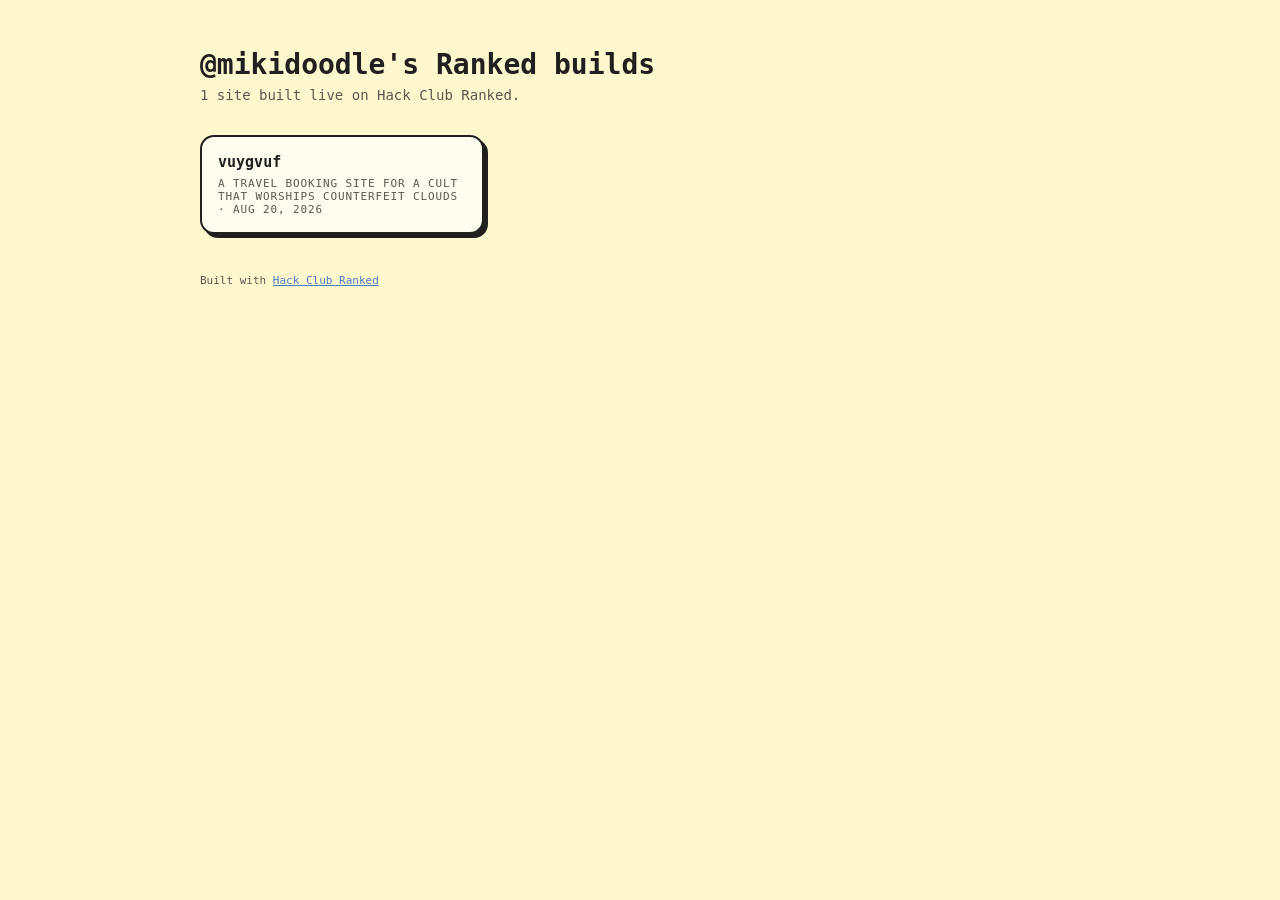
==== index.html @ 161f1a49 "Update builds directory" ====
<!doctype html>
<html lang="en">
<head>
<meta charset="utf-8">
<meta name="viewport" content="width=device-width, initial-scale=1">
<title>mikidoodle's Ranked builds</title>
<style>
  :root { color-scheme: light dark; }
  * { box-sizing: border-box; }
  body { margin: 0; font-family: ui-monospace, "SF Mono", Menlo, Consolas, monospace; background: #fff8cf; color: #20201f; padding: 48px 24px; }
  main { max-width: 880px; margin: 0 auto; }
  h1 { font-size: 28px; margin: 0 0 6px; }
  p.sub { color: #5c574b; margin: 0 0 32px; font-size: 14px; }
  ul { list-style: none; margin: 0; padding: 0; display: grid; gap: 14px; grid-template-columns: repeat(auto-fill, minmax(220px, 1fr)); }
  li { border: 2px solid #20201f; border-radius: 14px; padding: 16px; background: #fffdf0; box-shadow: 4px 4px 0 #20201f; }
  li a { text-decoration: none; color: #20201f; font-weight: 700; font-size: 15px; display: block; margin-bottom: 6px; word-break: break-word; }
  li span { display: block; font-size: 11px; color: #5c574b; text-transform: uppercase; letter-spacing: .08em; }
  footer { margin-top: 40px; font-size: 11px; color: #5c574b; }
  footer a { color: #497cbf; }
  @media (prefers-color-scheme: dark) {
    body { background: #171613; color: #f5f3e9; }
    li { background: #20201f; border-color: #f5f3e9; box-shadow: 4px 4px 0 #f5f3e9; }
    li a { color: #f5f3e9; }
  }
</style>
</head>
<body>
<main>
  <h1>@mikidoodle's Ranked builds</h1>
  <p class="sub">1 site built live on Hack Club Ranked.</p>
  <ul>
      <li>
        <a href="./vuygvuf/">vuygvuf</a>
        <span>A travel booking site for a cult that worships counterfeit clouds · Aug 20, 2026</span>
      </li>
  </ul>
  <footer>Built with <a href="https://ranked.hackclub.com">Hack Club Ranked</a></footer>
</main>
</body>
</html>
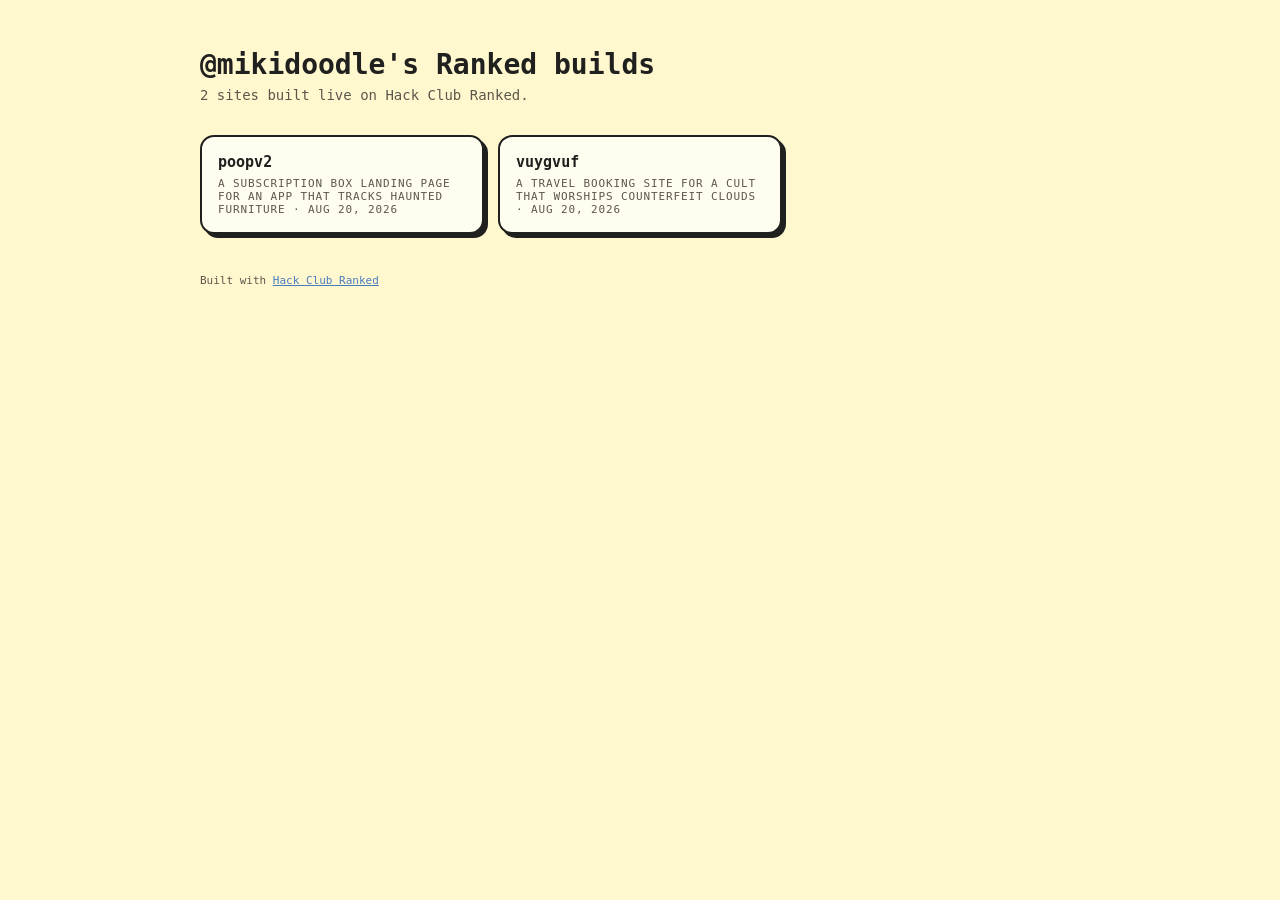
==== commit 4f5438f1: "Update builds directory" ====
--- a/index.html
+++ b/index.html
@@ -27,8 +27,12 @@
 <body>
 <main>
   <h1>@mikidoodle's Ranked builds</h1>
-  <p class="sub">1 site built live on Hack Club Ranked.</p>
+  <p class="sub">2 sites built live on Hack Club Ranked.</p>
   <ul>
+      <li>
+        <a href="./poopv2/">poopv2</a>
+        <span>A subscription box landing page for an app that tracks haunted furniture · Aug 20, 2026</span>
+      </li>
       <li>
         <a href="./vuygvuf/">vuygvuf</a>
         <span>A travel booking site for a cult that worships counterfeit clouds · Aug 20, 2026</span>
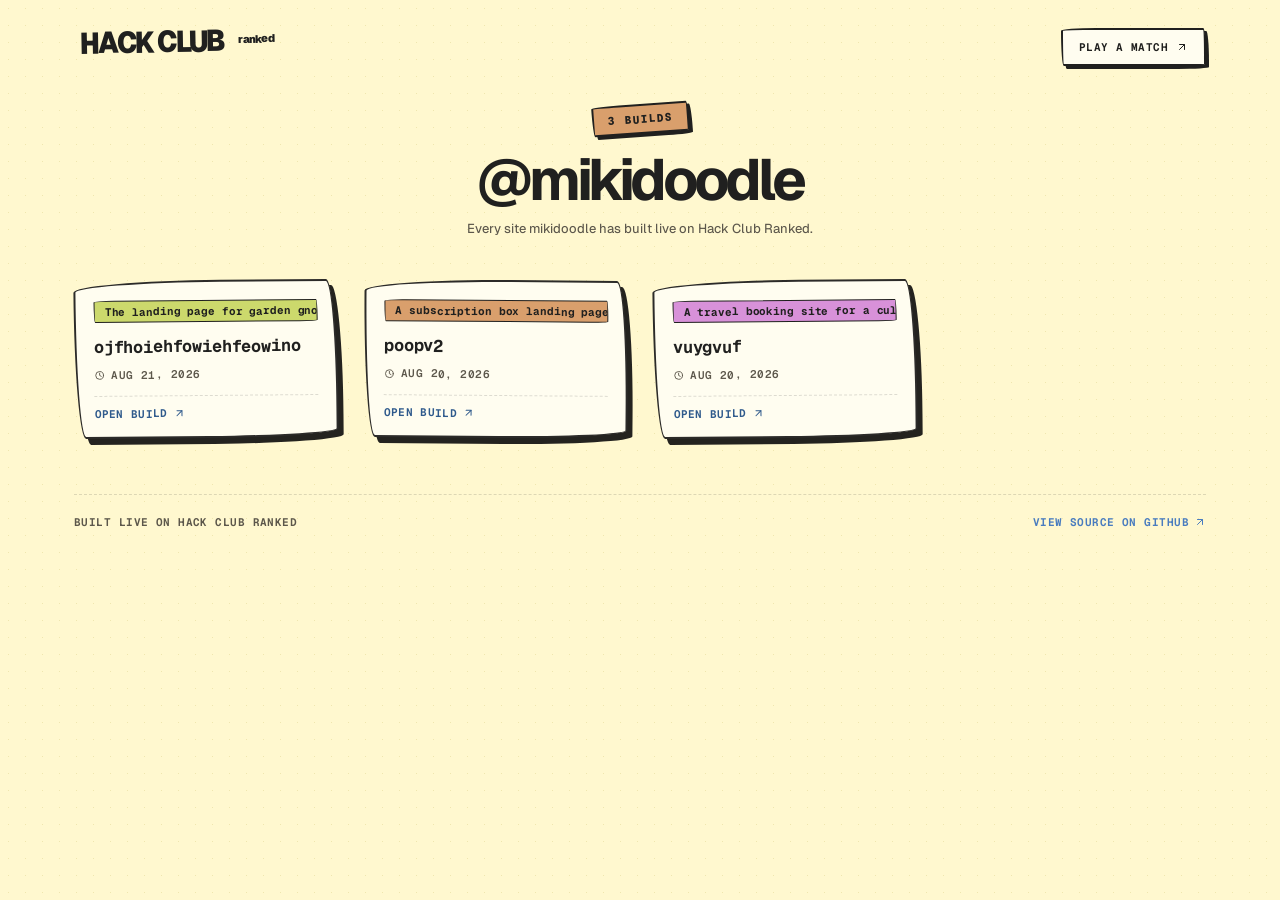
==== commit 95ee5a85: "Update builds directory" ====
--- a/index.html
+++ b/index.html
@@ -3,42 +3,294 @@
 <head>
 <meta charset="utf-8">
 <meta name="viewport" content="width=device-width, initial-scale=1">
-<title>mikidoodle's Ranked builds</title>
+<meta name="color-scheme" content="light">
+<title>mikidoodle's Hack Club Ranked builds</title>
+<meta name="description" content="Websites mikidoodle built live on Hack Club Ranked.">
+<link rel="icon" href="data:image/svg+xml,%3Csvg%20width%3D%2224%22%20height%3D%2224%22%20viewBox%3D%220%200%2024%2024%22%20fill%3D%22none%22%20xmlns%3D%22http%3A%2F%2Fwww.w3.org%2F2000%2Fsvg%22%3E%3Cpath%20d%3D%22M22%2019.2727C22%2020.779%2020.779%2022%2019.2727%2022H14.7273C13.221%2022%2012%2020.779%2012%2019.2727V12H19.2727C20.779%2012%2022%2013.221%2022%2014.7273V19.2727Z%22%20fill%3D%22%2368C4FF%22%2F%3E%3Cpath%20d%3D%22M20%202C21.1046%202%2022%202.89543%2022%204V7C22%208.10457%2021.1046%209%2020%209H17C15.8954%209%2015%208.10457%2015%207V4C15%202.89543%2015.8954%202%2017%202H20Z%22%20fill%3D%22%230C79D8%22%2F%3E%3Cpath%20d%3D%22M7%2015C8.10457%2015%209%2015.8954%209%2017V20C9%2021.1046%208.10457%2022%207%2022H4C2.89543%2022%202%2021.1046%202%2020V17C2%2015.8954%202.89543%2015%204%2015H7Z%22%20fill%3D%22%230C79D8%22%2F%3E%3Cpath%20d%3D%22M12%2012H4.72727C3.22104%2012%202%2010.779%202%209.27273V4.72727C2%203.22104%203.22104%202%204.72727%202H9.27273C10.779%202%2012%203.22104%2012%204.72727V12Z%22%20fill%3D%22%232E9EFF%22%2F%3E%3C%2Fsvg%3E">
+<link rel="preconnect" href="https://fonts.googleapis.com">
+<link rel="preconnect" href="https://fonts.gstatic.com" crossorigin>
+<link href="https://fonts.googleapis.com/css2?family=Geist:wght@400..900&family=Geist+Mono:wght@400..900&display=swap" rel="stylesheet">
 <style>
-  :root { color-scheme: light dark; }
+  :root {
+    color-scheme: light;
+    --cream: #fff8cf;
+    --ink: #20201f;
+    --muted: #5c574b;
+    --pink: #d891d9;
+    --blue: #497cbf;
+    --blue-strong: #2f5a8c;
+    --green: #ccd96c;
+    --orange: #d99f6c;
+    --paper: #fffdf0;
+    --line: #2c2b29;
+    --blob: 255px 20px 225px 20px / 20px 225px 15px 255px;
+    --font-sans: "Geist", ui-sans-serif, system-ui, "Segoe UI", sans-serif;
+    --font-mono: "Geist Mono", ui-monospace, "SF Mono", Menlo, Consolas, monospace;
+  }
   * { box-sizing: border-box; }
-  body { margin: 0; font-family: ui-monospace, "SF Mono", Menlo, Consolas, monospace; background: #fff8cf; color: #20201f; padding: 48px 24px; }
-  main { max-width: 880px; margin: 0 auto; }
-  h1 { font-size: 28px; margin: 0 0 6px; }
-  p.sub { color: #5c574b; margin: 0 0 32px; font-size: 14px; }
-  ul { list-style: none; margin: 0; padding: 0; display: grid; gap: 14px; grid-template-columns: repeat(auto-fill, minmax(220px, 1fr)); }
-  li { border: 2px solid #20201f; border-radius: 14px; padding: 16px; background: #fffdf0; box-shadow: 4px 4px 0 #20201f; }
-  li a { text-decoration: none; color: #20201f; font-weight: 700; font-size: 15px; display: block; margin-bottom: 6px; word-break: break-word; }
-  li span { display: block; font-size: 11px; color: #5c574b; text-transform: uppercase; letter-spacing: .08em; }
-  footer { margin-top: 40px; font-size: 11px; color: #5c574b; }
-  footer a { color: #497cbf; }
-  @media (prefers-color-scheme: dark) {
-    body { background: #171613; color: #f5f3e9; }
-    li { background: #20201f; border-color: #f5f3e9; box-shadow: 4px 4px 0 #f5f3e9; }
-    li a { color: #f5f3e9; }
+  body {
+    margin: 0;
+    min-width: 320px;
+    color: var(--ink);
+    font-family: var(--font-sans);
+    background-color: var(--cream);
+    background-image: radial-gradient(#c7b65c45 0.7px, transparent 0.7px);
+    background-size: 17px 17px;
+  }
+  a:focus-visible, button:focus-visible {
+    outline: 3px solid var(--blue);
+    outline-offset: 3px;
+  }
+  .page { max-width: 1180px; margin: 0 auto; padding: 28px 24px 64px; }
+  .site-header {
+    display: flex;
+    align-items: flex-start;
+    justify-content: space-between;
+    flex-wrap: wrap;
+    gap: 14px;
+    padding-bottom: 30px;
+  }
+  .logo {
+    display: inline-flex;
+    align-items: flex-start;
+    gap: 8px;
+    text-decoration: none;
+    color: var(--ink);
+    transform: rotate(-1deg);
+  }
+  .logo span {
+    font-size: 30px;
+    line-height: 0.9;
+    font-weight: 950;
+    letter-spacing: -0.08em;
+    transform: scaleX(0.92);
+  }
+  .logo em {
+    font-style: normal;
+    font-size: 11px;
+    font-weight: 900;
+    margin-top: 5px;
+    letter-spacing: -0.07em;
+  }
+  .pill-button {
+    display: inline-flex;
+    align-items: center;
+    gap: 8px;
+    border: 2px solid var(--ink);
+    background: var(--paper);
+    box-shadow: 3px 3px 0 var(--ink);
+    padding: 10px 16px;
+    font: 650 11px var(--font-mono);
+    text-transform: uppercase;
+    letter-spacing: 0.04em;
+    color: var(--ink);
+    text-decoration: none;
+    border-radius: var(--blob);
+    transition: transform 0.15s, box-shadow 0.15s;
+  }
+  .pill-button:hover { background: var(--green); transform: translate(2px, 2px); box-shadow: 1px 1px 0 var(--ink); }
+  .pill-button:active { transform: translate(3px, 3px); box-shadow: none; }
+  .page-head { max-width: 640px; margin: 8px auto 40px; text-align: center; }
+  .build-count-sticker {
+    display: inline-block;
+    margin-bottom: 14px;
+    border: 2px solid var(--ink);
+    background: var(--orange);
+    padding: 6px 14px;
+    font: 800 11px var(--font-mono);
+    text-transform: uppercase;
+    letter-spacing: 0.1em;
+    box-shadow: 3px 3px 0 var(--ink);
+    border-radius: var(--blob);
+    transform: rotate(-4deg);
+  }
+  .page-head h1 {
+    margin: 4px 0 12px;
+    font-size: clamp(34px, 5vw, 58px);
+    letter-spacing: -0.065em;
+    line-height: 0.95;
+  }
+  .page-head p {
+    margin: 0 auto;
+    max-width: 480px;
+    font: 450 13px/1.6 var(--font-sans);
+    color: var(--muted);
+  }
+  .gallery-grid {
+    list-style: none;
+    margin: 0;
+    padding: 0;
+    display: grid;
+    grid-template-columns: repeat(auto-fill, minmax(260px, 1fr));
+    gap: clamp(18px, 3vw, 26px);
+  }
+  .gallery-grid li { display: flex; min-width: 0; }
+  .build-card {
+    flex: 1;
+    min-width: 0;
+    display: flex;
+    flex-direction: column;
+    gap: 10px;
+    min-height: 150px;
+    border: 2px solid var(--line);
+    background: var(--paper);
+    box-shadow: 5px 6px 0 #24231f;
+    padding: 18px 18px 16px;
+    border-radius: var(--blob);
+    text-decoration: none;
+    color: var(--ink);
+    --tilt: -0.5deg;
+    transform: rotate(var(--tilt));
+    transition: transform 0.15s, box-shadow 0.15s;
+  }
+  .gallery-grid li:nth-child(even) .build-card { --tilt: 0.45deg; }
+  .build-card:hover { transform: translate(3px, 3px) rotate(var(--tilt)); box-shadow: 2px 3px 0 #24231f; }
+  .build-card:active { transform: translate(5px, 5px) rotate(var(--tilt)); box-shadow: none; }
+  .build-card-tag {
+    display: inline-flex;
+    max-width: 100%;
+    min-width: 0;
+    overflow: hidden;
+    text-overflow: ellipsis;
+    white-space: nowrap;
+    border: 1.5px solid var(--ink);
+    background: var(--cream);
+    color: var(--ink);
+    padding: 3px 10px;
+    font: 700 11px var(--font-mono);
+    letter-spacing: -0.01em;
+    border-radius: var(--blob);
+  }
+  .gallery-grid li:nth-child(4n+1) .build-card-tag { background: var(--green); }
+  .gallery-grid li:nth-child(4n+2) .build-card-tag { background: var(--orange); }
+  .gallery-grid li:nth-child(4n+3) .build-card-tag { background: var(--pink); }
+  .gallery-grid li:nth-child(4n) .build-card-tag { background: var(--blue-strong); color: var(--cream); border-color: var(--blue-strong); }
+  .build-card-name {
+    margin: 4px 0 0;
+    font: 700 17px var(--font-mono);
+    letter-spacing: -0.01em;
+    line-height: 1.25;
+    word-break: break-word;
+  }
+  .build-card-meta {
+    margin-top: auto;
+    display: flex;
+    align-items: center;
+    gap: 6px;
+    font: 600 11px var(--font-mono);
+    text-transform: uppercase;
+    letter-spacing: 0.04em;
+    color: var(--muted);
+  }
+  .build-card-cta {
+    display: inline-flex;
+    align-items: center;
+    gap: 6px;
+    margin-top: 4px;
+    padding-top: 10px;
+    border-top: 1px dashed #00000022;
+    font: 650 11px var(--font-mono);
+    text-transform: uppercase;
+    letter-spacing: 0.03em;
+    color: var(--blue-strong);
+  }
+  .build-card:hover .build-card-cta { color: var(--ink); }
+  .empty-state {
+    max-width: 480px;
+    margin: 20px auto 0;
+    text-align: center;
+    border: 2px dashed var(--ink);
+    background: var(--paper);
+    padding: 36px 28px;
+    border-radius: var(--blob);
+  }
+  .empty-state p {
+    margin: 0 0 20px;
+    font: 500 12px/1.6 var(--font-mono);
+    color: var(--muted);
+  }
+  .site-footer {
+    margin-top: 56px;
+    padding-top: 20px;
+    border-top: 1px dashed #00000022;
+    display: flex;
+    flex-wrap: wrap;
+    justify-content: space-between;
+    gap: 10px;
+    font: 650 11px var(--font-mono);
+    text-transform: uppercase;
+    letter-spacing: 0.04em;
+    color: var(--muted);
+  }
+  .site-footer a {
+    display: inline-flex;
+    align-items: center;
+    gap: 5px;
+    color: var(--blue);
+    text-decoration: none;
+  }
+  .site-footer a:hover { color: var(--blue-strong); text-decoration: underline; }
+  @media (max-width: 760px) {
+    .gallery-grid { grid-template-columns: repeat(auto-fill, minmax(220px, 1fr)); }
+  }
+  @media (max-width: 480px) {
+    .site-header { flex-direction: column; align-items: center; text-align: center; }
+    .gallery-grid { grid-template-columns: 1fr; }
+    .site-footer { flex-direction: column; align-items: center; text-align: center; }
+  }
+  @media (prefers-reduced-motion: reduce) {
+    *, *::before, *::after {
+      animation-duration: 0.01ms !important;
+      transition-duration: 0.01ms !important;
+    }
   }
 </style>
 </head>
 <body>
-<main>
-  <h1>@mikidoodle's Ranked builds</h1>
-  <p class="sub">2 sites built live on Hack Club Ranked.</p>
-  <ul>
-      <li>
-        <a href="./poopv2/">poopv2</a>
-        <span>A subscription box landing page for an app that tracks haunted furniture · Aug 20, 2026</span>
-      </li>
-      <li>
-        <a href="./vuygvuf/">vuygvuf</a>
-        <span>A travel booking site for a cult that worships counterfeit clouds · Aug 20, 2026</span>
-      </li>
-  </ul>
-  <footer>Built with <a href="https://ranked.hackclub.com">Hack Club Ranked</a></footer>
-</main>
+<div class="page">
+  <header class="site-header">
+    <a class="logo" href="https://ranked.hackclub.com" aria-label="Hack Club Ranked home">
+      <span>HACK CLUB</span><em>ranked</em>
+    </a>
+    <a class="pill-button" href="https://ranked.hackclub.com">play a match <svg aria-hidden="true" width="12" height="12" viewBox="0 0 24 24" fill="none" stroke="currentColor" stroke-width="2" stroke-linecap="round" stroke-linejoin="round"><path d="M7 17 17 7"/><path d="M7 7h10v10"/></svg></a>
+  </header>
+  <main>
+    <div class="page-head">
+      <span class="build-count-sticker">3 builds</span>
+      <h1>@mikidoodle</h1>
+      <p>Every site mikidoodle has built live on Hack Club Ranked.</p>
+    </div>
+    <ul class="gallery-grid">
+        <li>
+          <a class="build-card" href="./ojfhoiehfowiehfeowino/">
+            <span class="build-card-tag">The landing page for garden gnomes</span>
+            <strong class="build-card-name">ojfhoiehfowiehfeowino</strong>
+            <span class="build-card-meta"><svg aria-hidden="true" width="11" height="11" viewBox="0 0 24 24" fill="none" stroke="currentColor" stroke-width="2" stroke-linecap="round" stroke-linejoin="round"><circle cx="12" cy="12" r="8.5"/><path d="M12 7v5l3.5 2"/></svg>Aug 21, 2026</span>
+            <span class="build-card-cta">open build <svg aria-hidden="true" width="12" height="12" viewBox="0 0 24 24" fill="none" stroke="currentColor" stroke-width="2" stroke-linecap="round" stroke-linejoin="round"><path d="M7 17 17 7"/><path d="M7 7h10v10"/></svg></span>
+          </a>
+        </li>
+        <li>
+          <a class="build-card" href="./poopv2/">
+            <span class="build-card-tag">A subscription box landing page for an app that tracks haunted furniture</span>
+            <strong class="build-card-name">poopv2</strong>
+            <span class="build-card-meta"><svg aria-hidden="true" width="11" height="11" viewBox="0 0 24 24" fill="none" stroke="currentColor" stroke-width="2" stroke-linecap="round" stroke-linejoin="round"><circle cx="12" cy="12" r="8.5"/><path d="M12 7v5l3.5 2"/></svg>Aug 20, 2026</span>
+            <span class="build-card-cta">open build <svg aria-hidden="true" width="12" height="12" viewBox="0 0 24 24" fill="none" stroke="currentColor" stroke-width="2" stroke-linecap="round" stroke-linejoin="round"><path d="M7 17 17 7"/><path d="M7 7h10v10"/></svg></span>
+          </a>
+        </li>
+        <li>
+          <a class="build-card" href="./vuygvuf/">
+            <span class="build-card-tag">A travel booking site for a cult that worships counterfeit clouds</span>
+            <strong class="build-card-name">vuygvuf</strong>
+            <span class="build-card-meta"><svg aria-hidden="true" width="11" height="11" viewBox="0 0 24 24" fill="none" stroke="currentColor" stroke-width="2" stroke-linecap="round" stroke-linejoin="round"><circle cx="12" cy="12" r="8.5"/><path d="M12 7v5l3.5 2"/></svg>Aug 20, 2026</span>
+            <span class="build-card-cta">open build <svg aria-hidden="true" width="12" height="12" viewBox="0 0 24 24" fill="none" stroke="currentColor" stroke-width="2" stroke-linecap="round" stroke-linejoin="round"><path d="M7 17 17 7"/><path d="M7 7h10v10"/></svg></span>
+          </a>
+        </li>
+      </ul>
+  </main>
+  <footer class="site-footer">
+    <span>Built live on Hack Club Ranked</span>
+    <a href="https://github.com/mikidoodle/hackclubranked">view source on GitHub <svg aria-hidden="true" width="12" height="12" viewBox="0 0 24 24" fill="none" stroke="currentColor" stroke-width="2" stroke-linecap="round" stroke-linejoin="round"><path d="M7 17 17 7"/><path d="M7 7h10v10"/></svg></a>
+  </footer>
+</div>
 </body>
 </html>
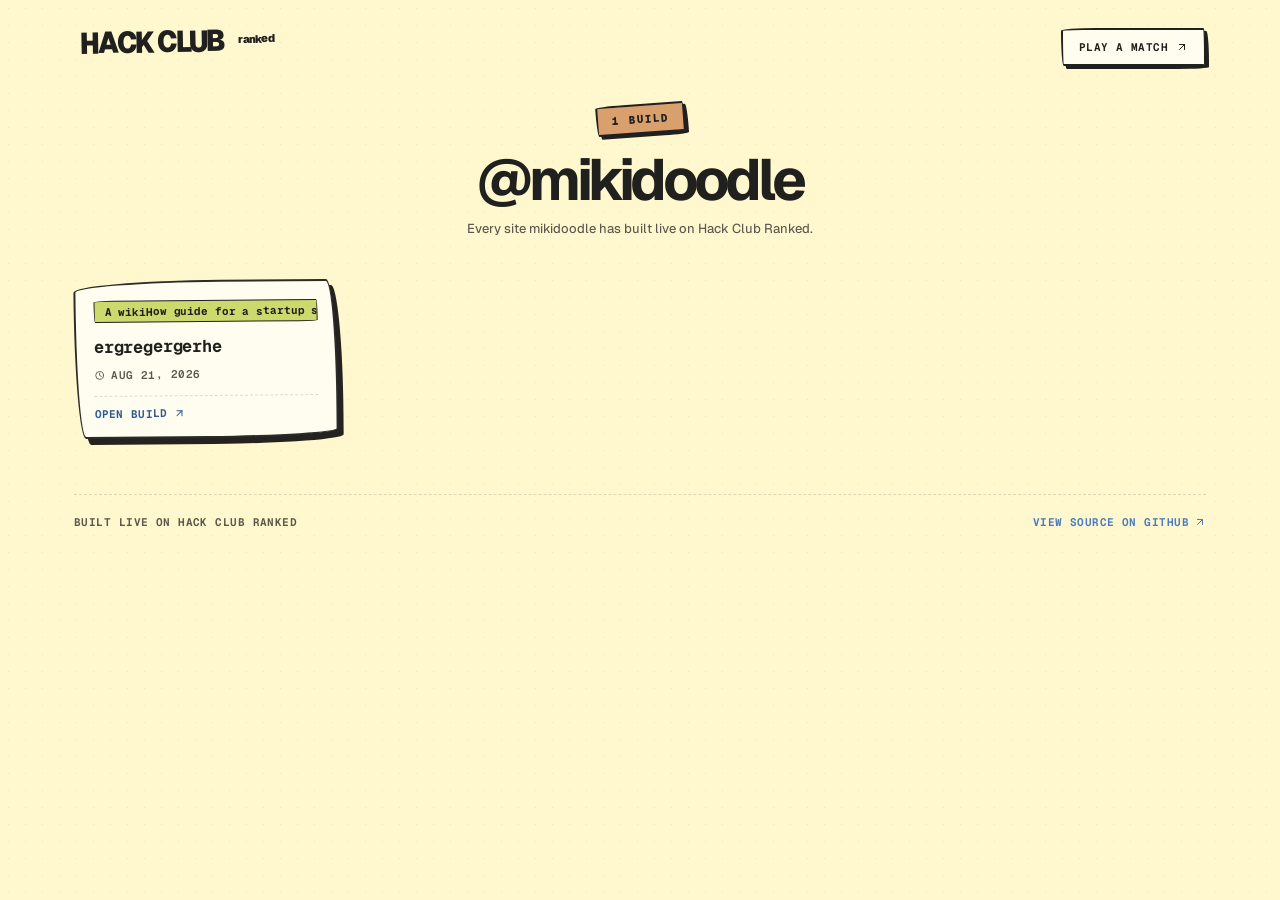
==== commit 3d2f2193: "Update builds directory" ====
--- a/index.html
+++ b/index.html
@@ -256,32 +256,16 @@
   </header>
   <main>
     <div class="page-head">
-      <span class="build-count-sticker">3 builds</span>
+      <span class="build-count-sticker">1 build</span>
       <h1>@mikidoodle</h1>
       <p>Every site mikidoodle has built live on Hack Club Ranked.</p>
     </div>
     <ul class="gallery-grid">
         <li>
-          <a class="build-card" href="./ojfhoiehfowiehfeowino/">
-            <span class="build-card-tag">The landing page for garden gnomes</span>
-            <strong class="build-card-name">ojfhoiehfowiehfeowino</strong>
+          <a class="build-card" href="./ergregergerhe/">
+            <span class="build-card-tag">A wikiHow guide for a startup selling bubblegum</span>
+            <strong class="build-card-name">ergregergerhe</strong>
             <span class="build-card-meta"><svg aria-hidden="true" width="11" height="11" viewBox="0 0 24 24" fill="none" stroke="currentColor" stroke-width="2" stroke-linecap="round" stroke-linejoin="round"><circle cx="12" cy="12" r="8.5"/><path d="M12 7v5l3.5 2"/></svg>Aug 21, 2026</span>
-            <span class="build-card-cta">open build <svg aria-hidden="true" width="12" height="12" viewBox="0 0 24 24" fill="none" stroke="currentColor" stroke-width="2" stroke-linecap="round" stroke-linejoin="round"><path d="M7 17 17 7"/><path d="M7 7h10v10"/></svg></span>
-          </a>
-        </li>
-        <li>
-          <a class="build-card" href="./poopv2/">
-            <span class="build-card-tag">A subscription box landing page for an app that tracks haunted furniture</span>
-            <strong class="build-card-name">poopv2</strong>
-            <span class="build-card-meta"><svg aria-hidden="true" width="11" height="11" viewBox="0 0 24 24" fill="none" stroke="currentColor" stroke-width="2" stroke-linecap="round" stroke-linejoin="round"><circle cx="12" cy="12" r="8.5"/><path d="M12 7v5l3.5 2"/></svg>Aug 20, 2026</span>
-            <span class="build-card-cta">open build <svg aria-hidden="true" width="12" height="12" viewBox="0 0 24 24" fill="none" stroke="currentColor" stroke-width="2" stroke-linecap="round" stroke-linejoin="round"><path d="M7 17 17 7"/><path d="M7 7h10v10"/></svg></span>
-          </a>
-        </li>
-        <li>
-          <a class="build-card" href="./vuygvuf/">
-            <span class="build-card-tag">A travel booking site for a cult that worships counterfeit clouds</span>
-            <strong class="build-card-name">vuygvuf</strong>
-            <span class="build-card-meta"><svg aria-hidden="true" width="11" height="11" viewBox="0 0 24 24" fill="none" stroke="currentColor" stroke-width="2" stroke-linecap="round" stroke-linejoin="round"><circle cx="12" cy="12" r="8.5"/><path d="M12 7v5l3.5 2"/></svg>Aug 20, 2026</span>
             <span class="build-card-cta">open build <svg aria-hidden="true" width="12" height="12" viewBox="0 0 24 24" fill="none" stroke="currentColor" stroke-width="2" stroke-linecap="round" stroke-linejoin="round"><path d="M7 17 17 7"/><path d="M7 7h10v10"/></svg></span>
           </a>
         </li>
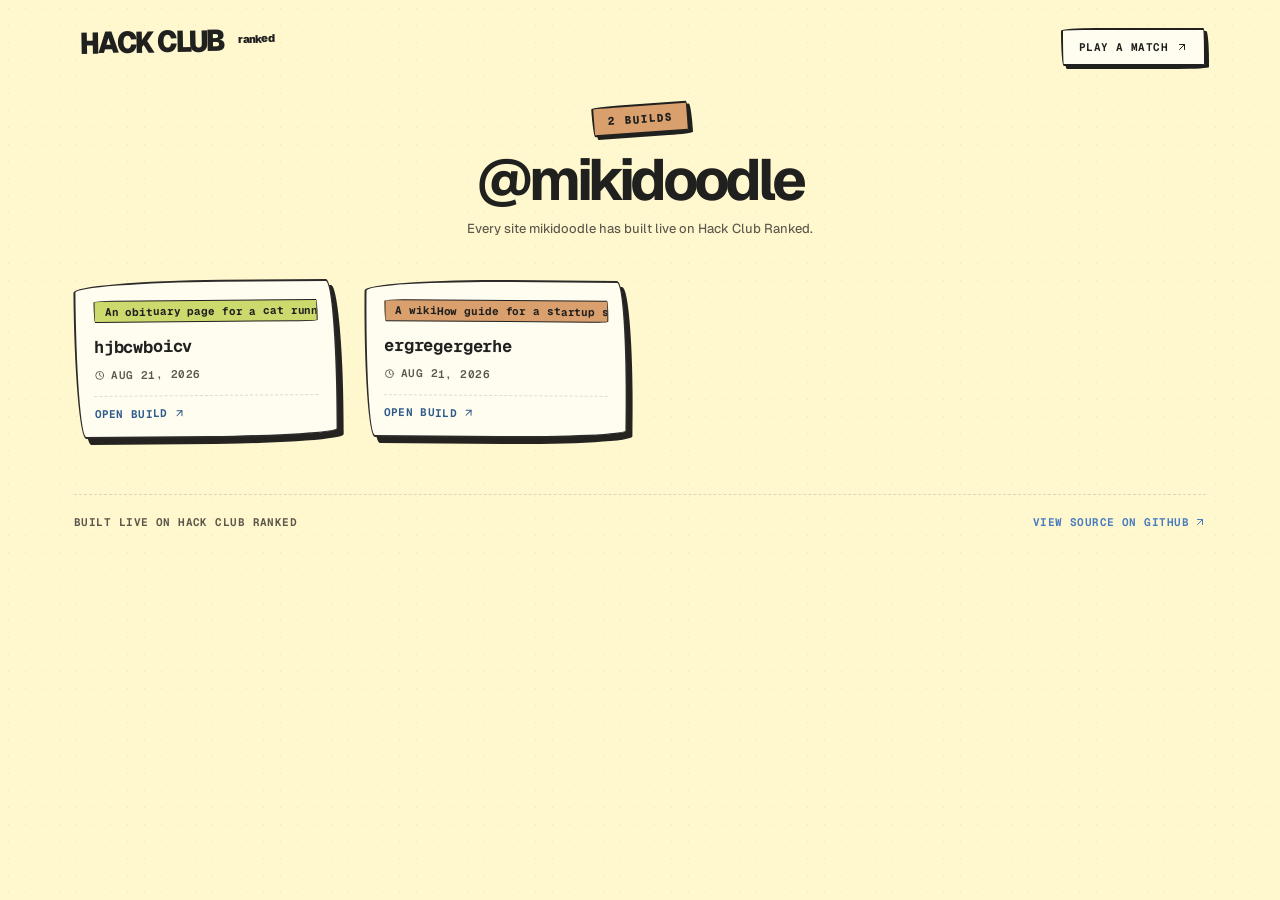
==== commit 57e61a28: "Update builds directory" ====
--- a/index.html
+++ b/index.html
@@ -256,11 +256,19 @@
   </header>
   <main>
     <div class="page-head">
-      <span class="build-count-sticker">1 build</span>
+      <span class="build-count-sticker">2 builds</span>
       <h1>@mikidoodle</h1>
       <p>Every site mikidoodle has built live on Hack Club Ranked.</p>
     </div>
     <ul class="gallery-grid">
+        <li>
+          <a class="build-card" href="./hjbcwboicv/">
+            <span class="build-card-tag">An obituary page for a cat running for mayor</span>
+            <strong class="build-card-name">hjbcwboicv</strong>
+            <span class="build-card-meta"><svg aria-hidden="true" width="11" height="11" viewBox="0 0 24 24" fill="none" stroke="currentColor" stroke-width="2" stroke-linecap="round" stroke-linejoin="round"><circle cx="12" cy="12" r="8.5"/><path d="M12 7v5l3.5 2"/></svg>Aug 21, 2026</span>
+            <span class="build-card-cta">open build <svg aria-hidden="true" width="12" height="12" viewBox="0 0 24 24" fill="none" stroke="currentColor" stroke-width="2" stroke-linecap="round" stroke-linejoin="round"><path d="M7 17 17 7"/><path d="M7 7h10v10"/></svg></span>
+          </a>
+        </li>
         <li>
           <a class="build-card" href="./ergregergerhe/">
             <span class="build-card-tag">A wikiHow guide for a startup selling bubblegum</span>
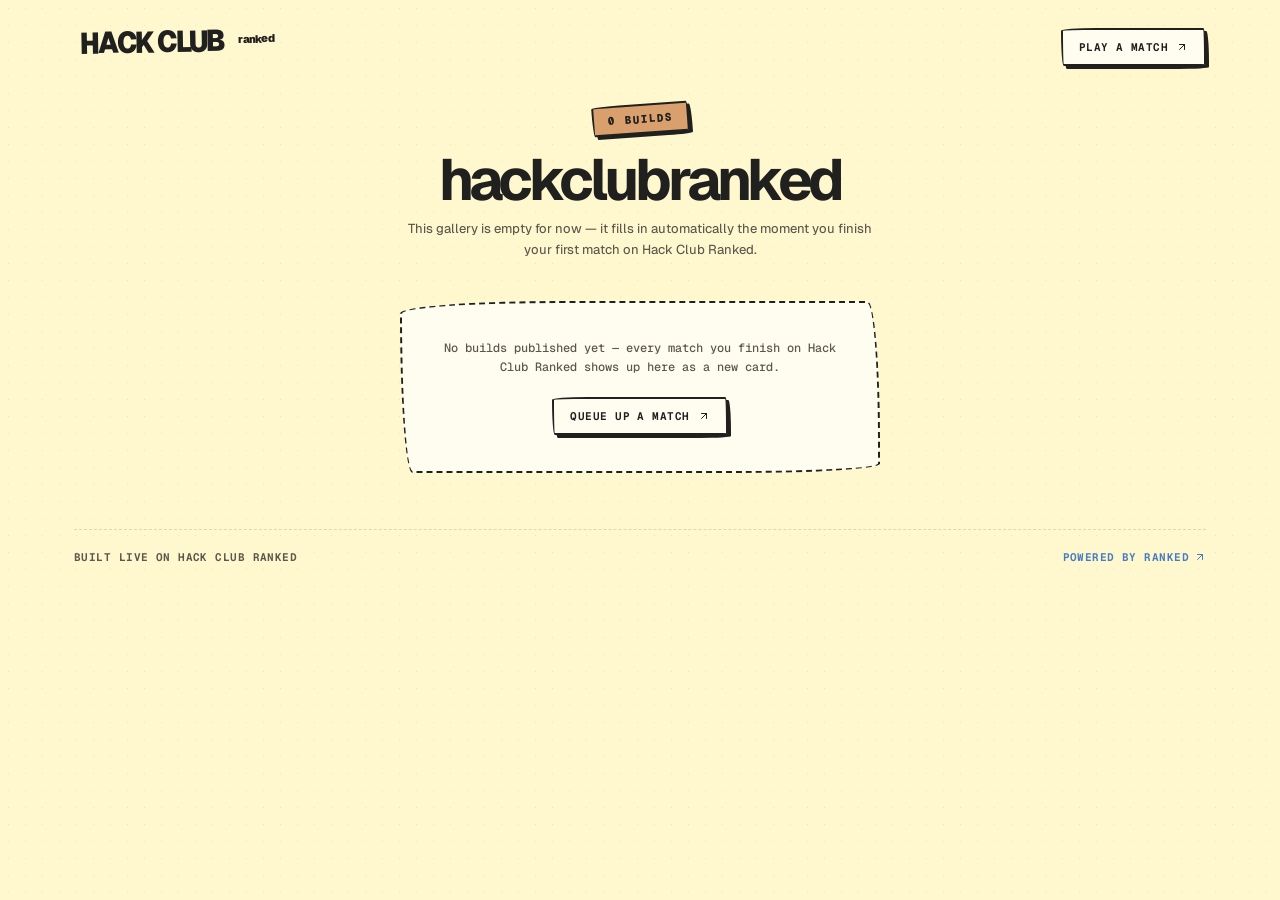
==== commit 97e7c8ab: "Initial commit" ====
--- a/index.html
+++ b/index.html
@@ -4,9 +4,9 @@
 <meta charset="utf-8">
 <meta name="viewport" content="width=device-width, initial-scale=1">
 <meta name="color-scheme" content="light">
-<title>mikidoodle's Hack Club Ranked builds</title>
-<meta name="description" content="Websites mikidoodle built live on Hack Club Ranked.">
-<link rel="icon" href="data:image/svg+xml,%3Csvg%20width%3D%2224%22%20height%3D%2224%22%20viewBox%3D%220%200%2024%2024%22%20fill%3D%22none%22%20xmlns%3D%22http%3A%2F%2Fwww.w3.org%2F2000%2Fsvg%22%3E%3Cpath%20d%3D%22M22%2019.2727C22%2020.779%2020.779%2022%2019.2727%2022H14.7273C13.221%2022%2012%2020.779%2012%2019.2727V12H19.2727C20.779%2012%2022%2013.221%2022%2014.7273V19.2727Z%22%20fill%3D%22%2368C4FF%22%2F%3E%3Cpath%20d%3D%22M20%202C21.1046%202%2022%202.89543%2022%204V7C22%208.10457%2021.1046%209%2020%209H17C15.8954%209%2015%208.10457%2015%207V4C15%202.89543%2015.8954%202%2017%202H20Z%22%20fill%3D%22%230C79D8%22%2F%3E%3Cpath%20d%3D%22M7%2015C8.10457%2015%209%2015.8954%209%2017V20C9%2021.1046%208.10457%2022%207%2022H4C2.89543%2022%202%2021.1046%202%2020V17C2%2015.8954%202.89543%2015%204%2015H7Z%22%20fill%3D%22%230C79D8%22%2F%3E%3Cpath%20d%3D%22M12%2012H4.72727C3.22104%2012%202%2010.779%202%209.27273V4.72727C2%203.22104%203.22104%202%204.72727%202H9.27273C10.779%202%2012%203.22104%2012%204.72727V12Z%22%20fill%3D%22%232E9EFF%22%2F%3E%3C%2Fsvg%3E">
+<title>My Hack Club Ranked builds</title>
+<meta name="description" content="Websites built live on Hack Club Ranked.">
+<link rel="icon" href="data:image/svg+xml,%3Csvg width='24' height='24' viewBox='0 0 24 24' fill='none' xmlns='http://www.w3.org/2000/svg'%3E%3Cpath d='M22 19.2727C22 20.779 20.779 22 19.2727 22H14.7273C13.221 22 12 20.779 12 19.2727V12H19.2727C20.779 12 22 13.221 22 14.7273V19.2727Z' fill='%2368C4FF'/%3E%3Cpath d='M20 2C21.1046 2 22 2.89543 22 4V7C22 8.10457 21.1046 9 20 9H17C15.8954 9 15 8.10457 15 7V4C15 2.89543 15.8954 2 17 2H20Z' fill='%230C79D8'/%3E%3Cpath d='M7 15C8.10457 15 9 15.8954 9 17V20C9 21.1046 8.10457 22 7 22H4C2.89543 22 2 21.1046 2 20V17C2 15.8954 2.89543 15 4 15H7Z' fill='%230C79D8'/%3E%3Cpath d='M12 12H4.72727C3.22104 12 2 10.779 2 9.27273V4.72727C2 3.22104 3.22104 2 4.72727 2H9.27273C10.779 2 12 3.22104 12 4.72727V12Z' fill='%232E9EFF'/%3E%3C/svg%3E">
 <link rel="preconnect" href="https://fonts.googleapis.com">
 <link rel="preconnect" href="https://fonts.gstatic.com" crossorigin>
 <link href="https://fonts.googleapis.com/css2?family=Geist:wght@400..900&family=Geist+Mono:wght@400..900&display=swap" rel="stylesheet">
@@ -16,13 +16,7 @@
     --cream: #fff8cf;
     --ink: #20201f;
     --muted: #5c574b;
-    --pink: #d891d9;
-    --blue: #497cbf;
-    --blue-strong: #2f5a8c;
-    --green: #ccd96c;
-    --orange: #d99f6c;
     --paper: #fffdf0;
-    --line: #2c2b29;
     --blob: 255px 20px 225px 20px / 20px 225px 15px 255px;
     --font-sans: "Geist", ui-sans-serif, system-ui, "Segoe UI", sans-serif;
     --font-mono: "Geist Mono", ui-monospace, "SF Mono", Menlo, Consolas, monospace;
@@ -38,7 +32,7 @@
     background-size: 17px 17px;
   }
   a:focus-visible, button:focus-visible {
-    outline: 3px solid var(--blue);
+    outline: 3px solid #497cbf;
     outline-offset: 3px;
   }
   .page { max-width: 1180px; margin: 0 auto; padding: 28px 24px 64px; }
@@ -88,14 +82,14 @@
     border-radius: var(--blob);
     transition: transform 0.15s, box-shadow 0.15s;
   }
-  .pill-button:hover { background: var(--green); transform: translate(2px, 2px); box-shadow: 1px 1px 0 var(--ink); }
+  .pill-button:hover { background: #ccd96c; transform: translate(2px, 2px); box-shadow: 1px 1px 0 var(--ink); }
   .pill-button:active { transform: translate(3px, 3px); box-shadow: none; }
   .page-head { max-width: 640px; margin: 8px auto 40px; text-align: center; }
   .build-count-sticker {
     display: inline-block;
     margin-bottom: 14px;
     border: 2px solid var(--ink);
-    background: var(--orange);
+    background: #d99f6c;
     padding: 6px 14px;
     font: 800 11px var(--font-mono);
     text-transform: uppercase;
@@ -116,85 +110,6 @@
     font: 450 13px/1.6 var(--font-sans);
     color: var(--muted);
   }
-  .gallery-grid {
-    list-style: none;
-    margin: 0;
-    padding: 0;
-    display: grid;
-    grid-template-columns: repeat(auto-fill, minmax(260px, 1fr));
-    gap: clamp(18px, 3vw, 26px);
-  }
-  .gallery-grid li { display: flex; min-width: 0; }
-  .build-card {
-    flex: 1;
-    min-width: 0;
-    display: flex;
-    flex-direction: column;
-    gap: 10px;
-    min-height: 150px;
-    border: 2px solid var(--line);
-    background: var(--paper);
-    box-shadow: 5px 6px 0 #24231f;
-    padding: 18px 18px 16px;
-    border-radius: var(--blob);
-    text-decoration: none;
-    color: var(--ink);
-    --tilt: -0.5deg;
-    transform: rotate(var(--tilt));
-    transition: transform 0.15s, box-shadow 0.15s;
-  }
-  .gallery-grid li:nth-child(even) .build-card { --tilt: 0.45deg; }
-  .build-card:hover { transform: translate(3px, 3px) rotate(var(--tilt)); box-shadow: 2px 3px 0 #24231f; }
-  .build-card:active { transform: translate(5px, 5px) rotate(var(--tilt)); box-shadow: none; }
-  .build-card-tag {
-    display: inline-flex;
-    max-width: 100%;
-    min-width: 0;
-    overflow: hidden;
-    text-overflow: ellipsis;
-    white-space: nowrap;
-    border: 1.5px solid var(--ink);
-    background: var(--cream);
-    color: var(--ink);
-    padding: 3px 10px;
-    font: 700 11px var(--font-mono);
-    letter-spacing: -0.01em;
-    border-radius: var(--blob);
-  }
-  .gallery-grid li:nth-child(4n+1) .build-card-tag { background: var(--green); }
-  .gallery-grid li:nth-child(4n+2) .build-card-tag { background: var(--orange); }
-  .gallery-grid li:nth-child(4n+3) .build-card-tag { background: var(--pink); }
-  .gallery-grid li:nth-child(4n) .build-card-tag { background: var(--blue-strong); color: var(--cream); border-color: var(--blue-strong); }
-  .build-card-name {
-    margin: 4px 0 0;
-    font: 700 17px var(--font-mono);
-    letter-spacing: -0.01em;
-    line-height: 1.25;
-    word-break: break-word;
-  }
-  .build-card-meta {
-    margin-top: auto;
-    display: flex;
-    align-items: center;
-    gap: 6px;
-    font: 600 11px var(--font-mono);
-    text-transform: uppercase;
-    letter-spacing: 0.04em;
-    color: var(--muted);
-  }
-  .build-card-cta {
-    display: inline-flex;
-    align-items: center;
-    gap: 6px;
-    margin-top: 4px;
-    padding-top: 10px;
-    border-top: 1px dashed #00000022;
-    font: 650 11px var(--font-mono);
-    text-transform: uppercase;
-    letter-spacing: 0.03em;
-    color: var(--blue-strong);
-  }
-  .build-card:hover .build-card-cta { color: var(--ink); }
   .empty-state {
     max-width: 480px;
     margin: 20px auto 0;
@@ -226,16 +141,12 @@
     display: inline-flex;
     align-items: center;
     gap: 5px;
-    color: var(--blue);
+    color: #497cbf;
     text-decoration: none;
   }
-  .site-footer a:hover { color: var(--blue-strong); text-decoration: underline; }
-  @media (max-width: 760px) {
-    .gallery-grid { grid-template-columns: repeat(auto-fill, minmax(220px, 1fr)); }
-  }
+  .site-footer a:hover { color: #2f5a8c; text-decoration: underline; }
   @media (max-width: 480px) {
     .site-header { flex-direction: column; align-items: center; text-align: center; }
-    .gallery-grid { grid-template-columns: 1fr; }
     .site-footer { flex-direction: column; align-items: center; text-align: center; }
   }
   @media (prefers-reduced-motion: reduce) {
@@ -256,32 +167,18 @@
   </header>
   <main>
     <div class="page-head">
-      <span class="build-count-sticker">2 builds</span>
-      <h1>@mikidoodle</h1>
-      <p>Every site mikidoodle has built live on Hack Club Ranked.</p>
+      <span class="build-count-sticker">0 builds</span>
+      <h1>hackclubranked</h1>
+      <p>This gallery is empty for now — it fills in automatically the moment you finish your first match on Hack Club Ranked.</p>
     </div>
-    <ul class="gallery-grid">
-        <li>
-          <a class="build-card" href="./hjbcwboicv/">
-            <span class="build-card-tag">An obituary page for a cat running for mayor</span>
-            <strong class="build-card-name">hjbcwboicv</strong>
-            <span class="build-card-meta"><svg aria-hidden="true" width="11" height="11" viewBox="0 0 24 24" fill="none" stroke="currentColor" stroke-width="2" stroke-linecap="round" stroke-linejoin="round"><circle cx="12" cy="12" r="8.5"/><path d="M12 7v5l3.5 2"/></svg>Aug 21, 2026</span>
-            <span class="build-card-cta">open build <svg aria-hidden="true" width="12" height="12" viewBox="0 0 24 24" fill="none" stroke="currentColor" stroke-width="2" stroke-linecap="round" stroke-linejoin="round"><path d="M7 17 17 7"/><path d="M7 7h10v10"/></svg></span>
-          </a>
-        </li>
-        <li>
-          <a class="build-card" href="./ergregergerhe/">
-            <span class="build-card-tag">A wikiHow guide for a startup selling bubblegum</span>
-            <strong class="build-card-name">ergregergerhe</strong>
-            <span class="build-card-meta"><svg aria-hidden="true" width="11" height="11" viewBox="0 0 24 24" fill="none" stroke="currentColor" stroke-width="2" stroke-linecap="round" stroke-linejoin="round"><circle cx="12" cy="12" r="8.5"/><path d="M12 7v5l3.5 2"/></svg>Aug 21, 2026</span>
-            <span class="build-card-cta">open build <svg aria-hidden="true" width="12" height="12" viewBox="0 0 24 24" fill="none" stroke="currentColor" stroke-width="2" stroke-linecap="round" stroke-linejoin="round"><path d="M7 17 17 7"/><path d="M7 7h10v10"/></svg></span>
-          </a>
-        </li>
-      </ul>
+    <div class="empty-state">
+      <p>No builds published yet — every match you finish on Hack Club Ranked shows up here as a new card.</p>
+      <a class="pill-button" href="https://ranked.hackclub.com">queue up a match <svg aria-hidden="true" width="12" height="12" viewBox="0 0 24 24" fill="none" stroke="currentColor" stroke-width="2" stroke-linecap="round" stroke-linejoin="round"><path d="M7 17 17 7"/><path d="M7 7h10v10"/></svg></a>
+    </div>
   </main>
   <footer class="site-footer">
     <span>Built live on Hack Club Ranked</span>
-    <a href="https://github.com/mikidoodle/hackclubranked">view source on GitHub <svg aria-hidden="true" width="12" height="12" viewBox="0 0 24 24" fill="none" stroke="currentColor" stroke-width="2" stroke-linecap="round" stroke-linejoin="round"><path d="M7 17 17 7"/><path d="M7 7h10v10"/></svg></a>
+    <a href="https://github.com/hackclub/ranked">powered by Ranked <svg aria-hidden="true" width="12" height="12" viewBox="0 0 24 24" fill="none" stroke="currentColor" stroke-width="2" stroke-linecap="round" stroke-linejoin="round"><path d="M7 17 17 7"/><path d="M7 7h10v10"/></svg></a>
   </footer>
 </div>
 </body>
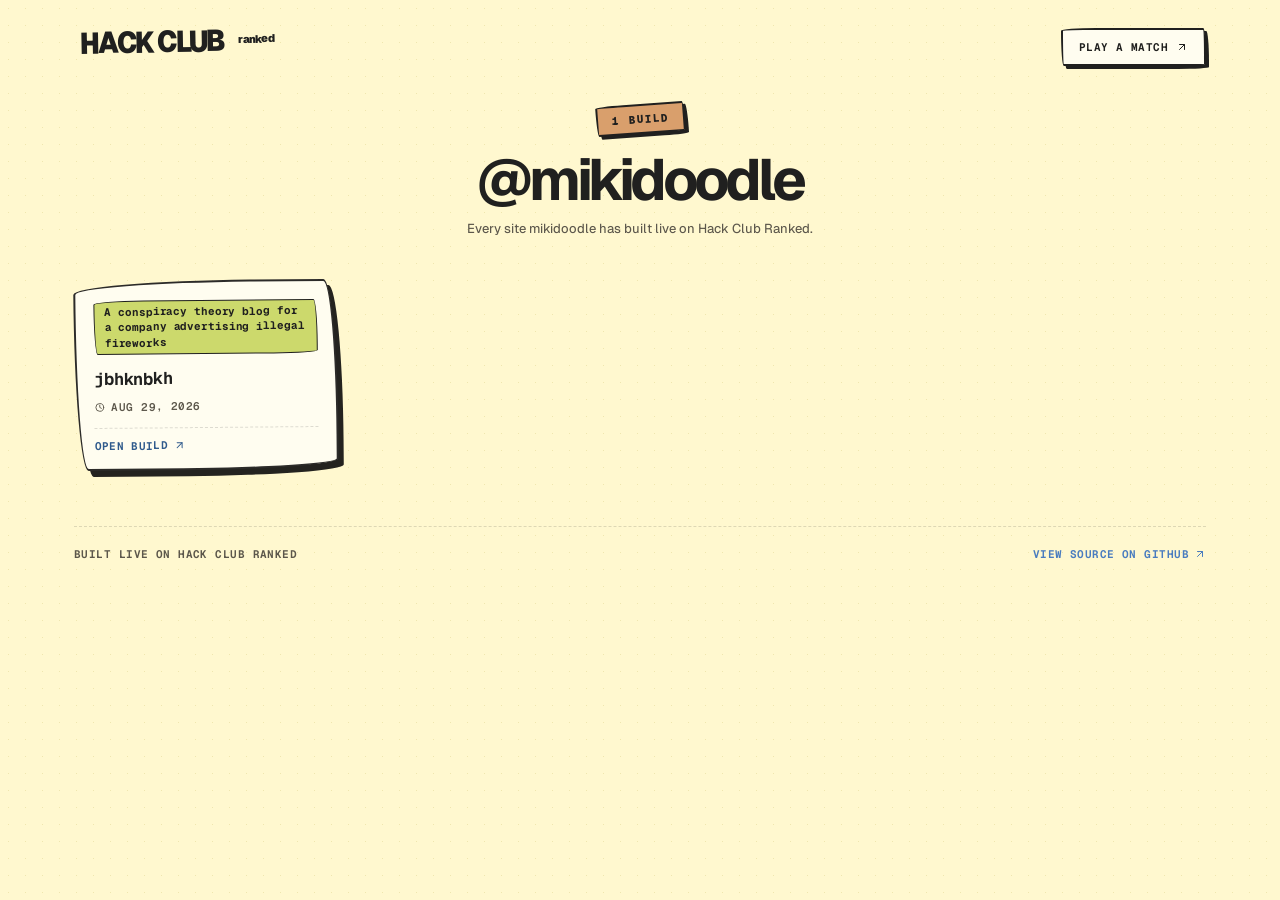
==== commit 4559ef01: "Publish jbhknbkh" ====
--- a/index.html
+++ b/index.html
@@ -4,9 +4,9 @@
 <meta charset="utf-8">
 <meta name="viewport" content="width=device-width, initial-scale=1">
 <meta name="color-scheme" content="light">
-<title>My Hack Club Ranked builds</title>
-<meta name="description" content="Websites built live on Hack Club Ranked.">
-<link rel="icon" href="data:image/svg+xml,%3Csvg width='24' height='24' viewBox='0 0 24 24' fill='none' xmlns='http://www.w3.org/2000/svg'%3E%3Cpath d='M22 19.2727C22 20.779 20.779 22 19.2727 22H14.7273C13.221 22 12 20.779 12 19.2727V12H19.2727C20.779 12 22 13.221 22 14.7273V19.2727Z' fill='%2368C4FF'/%3E%3Cpath d='M20 2C21.1046 2 22 2.89543 22 4V7C22 8.10457 21.1046 9 20 9H17C15.8954 9 15 8.10457 15 7V4C15 2.89543 15.8954 2 17 2H20Z' fill='%230C79D8'/%3E%3Cpath d='M7 15C8.10457 15 9 15.8954 9 17V20C9 21.1046 8.10457 22 7 22H4C2.89543 22 2 21.1046 2 20V17C2 15.8954 2.89543 15 4 15H7Z' fill='%230C79D8'/%3E%3Cpath d='M12 12H4.72727C3.22104 12 2 10.779 2 9.27273V4.72727C2 3.22104 3.22104 2 4.72727 2H9.27273C10.779 2 12 3.22104 12 4.72727V12Z' fill='%232E9EFF'/%3E%3C/svg%3E">
+<title>mikidoodle's Hack Club Ranked builds</title>
+<meta name="description" content="Websites mikidoodle built live on Hack Club Ranked.">
+<link rel="icon" href="data:image/svg+xml,%3Csvg%20width%3D%2224%22%20height%3D%2224%22%20viewBox%3D%220%200%2024%2024%22%20fill%3D%22none%22%20xmlns%3D%22http%3A%2F%2Fwww.w3.org%2F2000%2Fsvg%22%3E%3Cpath%20d%3D%22M22%2019.2727C22%2020.779%2020.779%2022%2019.2727%2022H14.7273C13.221%2022%2012%2020.779%2012%2019.2727V12H19.2727C20.779%2012%2022%2013.221%2022%2014.7273V19.2727Z%22%20fill%3D%22%2368C4FF%22%2F%3E%3Cpath%20d%3D%22M20%202C21.1046%202%2022%202.89543%2022%204V7C22%208.10457%2021.1046%209%2020%209H17C15.8954%209%2015%208.10457%2015%207V4C15%202.89543%2015.8954%202%2017%202H20Z%22%20fill%3D%22%230C79D8%22%2F%3E%3Cpath%20d%3D%22M7%2015C8.10457%2015%209%2015.8954%209%2017V20C9%2021.1046%208.10457%2022%207%2022H4C2.89543%2022%202%2021.1046%202%2020V17C2%2015.8954%202.89543%2015%204%2015H7Z%22%20fill%3D%22%230C79D8%22%2F%3E%3Cpath%20d%3D%22M12%2012H4.72727C3.22104%2012%202%2010.779%202%209.27273V4.72727C2%203.22104%203.22104%202%204.72727%202H9.27273C10.779%202%2012%203.22104%2012%204.72727V12Z%22%20fill%3D%22%232E9EFF%22%2F%3E%3C%2Fsvg%3E">
 <link rel="preconnect" href="https://fonts.googleapis.com">
 <link rel="preconnect" href="https://fonts.gstatic.com" crossorigin>
 <link href="https://fonts.googleapis.com/css2?family=Geist:wght@400..900&family=Geist+Mono:wght@400..900&display=swap" rel="stylesheet">
@@ -16,7 +16,13 @@
     --cream: #fff8cf;
     --ink: #20201f;
     --muted: #5c574b;
+    --pink: #d891d9;
+    --blue: #497cbf;
+    --blue-strong: #2f5a8c;
+    --green: #ccd96c;
+    --orange: #d99f6c;
     --paper: #fffdf0;
+    --line: #2c2b29;
     --blob: 255px 20px 225px 20px / 20px 225px 15px 255px;
     --font-sans: "Geist", ui-sans-serif, system-ui, "Segoe UI", sans-serif;
     --font-mono: "Geist Mono", ui-monospace, "SF Mono", Menlo, Consolas, monospace;
@@ -32,7 +38,7 @@
     background-size: 17px 17px;
   }
   a:focus-visible, button:focus-visible {
-    outline: 3px solid #497cbf;
+    outline: 3px solid var(--blue);
     outline-offset: 3px;
   }
   .page { max-width: 1180px; margin: 0 auto; padding: 28px 24px 64px; }
@@ -82,14 +88,14 @@
     border-radius: var(--blob);
     transition: transform 0.15s, box-shadow 0.15s;
   }
-  .pill-button:hover { background: #ccd96c; transform: translate(2px, 2px); box-shadow: 1px 1px 0 var(--ink); }
+  .pill-button:hover { background: var(--green); transform: translate(2px, 2px); box-shadow: 1px 1px 0 var(--ink); }
   .pill-button:active { transform: translate(3px, 3px); box-shadow: none; }
   .page-head { max-width: 640px; margin: 8px auto 40px; text-align: center; }
   .build-count-sticker {
     display: inline-block;
     margin-bottom: 14px;
     border: 2px solid var(--ink);
-    background: #d99f6c;
+    background: var(--orange);
     padding: 6px 14px;
     font: 800 11px var(--font-mono);
     text-transform: uppercase;
@@ -110,6 +116,85 @@
     font: 450 13px/1.6 var(--font-sans);
     color: var(--muted);
   }
+  .gallery-grid {
+    list-style: none;
+    margin: 0;
+    padding: 0;
+    display: grid;
+    grid-template-columns: repeat(auto-fill, minmax(260px, 1fr));
+    gap: clamp(18px, 3vw, 26px);
+  }
+  .gallery-grid li { display: flex; min-width: 0; }
+  .build-card {
+    flex: 1;
+    min-width: 0;
+    display: flex;
+    flex-direction: column;
+    gap: 10px;
+    min-height: 150px;
+    border: 2px solid var(--line);
+    background: var(--paper);
+    box-shadow: 5px 6px 0 #24231f;
+    padding: 18px 18px 16px;
+    border-radius: var(--blob);
+    text-decoration: none;
+    color: var(--ink);
+    --tilt: -0.5deg;
+    transform: rotate(var(--tilt));
+    transition: transform 0.15s, box-shadow 0.15s;
+  }
+  .gallery-grid li:nth-child(even) .build-card { --tilt: 0.45deg; }
+  .build-card:hover { transform: translate(3px, 3px) rotate(var(--tilt)); box-shadow: 2px 3px 0 #24231f; }
+  .build-card:active { transform: translate(5px, 5px) rotate(var(--tilt)); box-shadow: none; }
+  .build-card-tag {
+    display: inline-flex;
+    max-width: 100%;
+    min-width: 0;
+    white-space: normal;
+    word-break: break-word;
+    border: 1.5px solid var(--ink);
+    background: var(--cream);
+    color: var(--ink);
+    padding: 3px 10px;
+    font: 700 11px var(--font-mono);
+    letter-spacing: -0.01em;
+    line-height: 1.4;
+    border-radius: var(--blob);
+  }
+  .gallery-grid li:nth-child(4n+1) .build-card-tag { background: var(--green); }
+  .gallery-grid li:nth-child(4n+2) .build-card-tag { background: var(--orange); }
+  .gallery-grid li:nth-child(4n+3) .build-card-tag { background: var(--pink); }
+  .gallery-grid li:nth-child(4n) .build-card-tag { background: var(--blue-strong); color: var(--cream); border-color: var(--blue-strong); }
+  .build-card-name {
+    margin: 4px 0 0;
+    font: 700 17px var(--font-mono);
+    letter-spacing: -0.01em;
+    line-height: 1.25;
+    word-break: break-word;
+  }
+  .build-card-meta {
+    margin-top: auto;
+    display: flex;
+    align-items: center;
+    gap: 6px;
+    font: 600 11px var(--font-mono);
+    text-transform: uppercase;
+    letter-spacing: 0.04em;
+    color: var(--muted);
+  }
+  .build-card-cta {
+    display: inline-flex;
+    align-items: center;
+    gap: 6px;
+    margin-top: 4px;
+    padding-top: 10px;
+    border-top: 1px dashed #00000022;
+    font: 650 11px var(--font-mono);
+    text-transform: uppercase;
+    letter-spacing: 0.03em;
+    color: var(--blue-strong);
+  }
+  .build-card:hover .build-card-cta { color: var(--ink); }
   .empty-state {
     max-width: 480px;
     margin: 20px auto 0;
@@ -141,12 +226,16 @@
     display: inline-flex;
     align-items: center;
     gap: 5px;
-    color: #497cbf;
-    text-decoration: none;
-  }
-  .site-footer a:hover { color: #2f5a8c; text-decoration: underline; }
+    color: var(--blue);
+    text-decoration: none;
+  }
+  .site-footer a:hover { color: var(--blue-strong); text-decoration: underline; }
+  @media (max-width: 760px) {
+    .gallery-grid { grid-template-columns: repeat(auto-fill, minmax(220px, 1fr)); }
+  }
   @media (max-width: 480px) {
     .site-header { flex-direction: column; align-items: center; text-align: center; }
+    .gallery-grid { grid-template-columns: 1fr; }
     .site-footer { flex-direction: column; align-items: center; text-align: center; }
   }
   @media (prefers-reduced-motion: reduce) {
@@ -167,18 +256,24 @@
   </header>
   <main>
     <div class="page-head">
-      <span class="build-count-sticker">0 builds</span>
-      <h1>hackclubranked</h1>
-      <p>This gallery is empty for now — it fills in automatically the moment you finish your first match on Hack Club Ranked.</p>
+      <span class="build-count-sticker">1 build</span>
+      <h1>@mikidoodle</h1>
+      <p>Every site mikidoodle has built live on Hack Club Ranked.</p>
     </div>
-    <div class="empty-state">
-      <p>No builds published yet — every match you finish on Hack Club Ranked shows up here as a new card.</p>
-      <a class="pill-button" href="https://ranked.hackclub.com">queue up a match <svg aria-hidden="true" width="12" height="12" viewBox="0 0 24 24" fill="none" stroke="currentColor" stroke-width="2" stroke-linecap="round" stroke-linejoin="round"><path d="M7 17 17 7"/><path d="M7 7h10v10"/></svg></a>
-    </div>
+    <ul class="gallery-grid">
+        <li>
+          <a class="build-card" href="./jbhknbkh/">
+            <span class="build-card-tag">A conspiracy theory blog for a company advertising illegal fireworks</span>
+            <strong class="build-card-name">jbhknbkh</strong>
+            <span class="build-card-meta"><svg aria-hidden="true" width="11" height="11" viewBox="0 0 24 24" fill="none" stroke="currentColor" stroke-width="2" stroke-linecap="round" stroke-linejoin="round"><circle cx="12" cy="12" r="8.5"/><path d="M12 7v5l3.5 2"/></svg>Aug 29, 2026</span>
+            <span class="build-card-cta">open build <svg aria-hidden="true" width="12" height="12" viewBox="0 0 24 24" fill="none" stroke="currentColor" stroke-width="2" stroke-linecap="round" stroke-linejoin="round"><path d="M7 17 17 7"/><path d="M7 7h10v10"/></svg></span>
+          </a>
+        </li>
+      </ul>
   </main>
   <footer class="site-footer">
     <span>Built live on Hack Club Ranked</span>
-    <a href="https://github.com/hackclub/ranked">powered by Ranked <svg aria-hidden="true" width="12" height="12" viewBox="0 0 24 24" fill="none" stroke="currentColor" stroke-width="2" stroke-linecap="round" stroke-linejoin="round"><path d="M7 17 17 7"/><path d="M7 7h10v10"/></svg></a>
+    <a href="https://github.com/mikidoodle/hackclubranked">view source on GitHub <svg aria-hidden="true" width="12" height="12" viewBox="0 0 24 24" fill="none" stroke="currentColor" stroke-width="2" stroke-linecap="round" stroke-linejoin="round"><path d="M7 17 17 7"/><path d="M7 7h10v10"/></svg></a>
   </footer>
 </div>
 </body>
